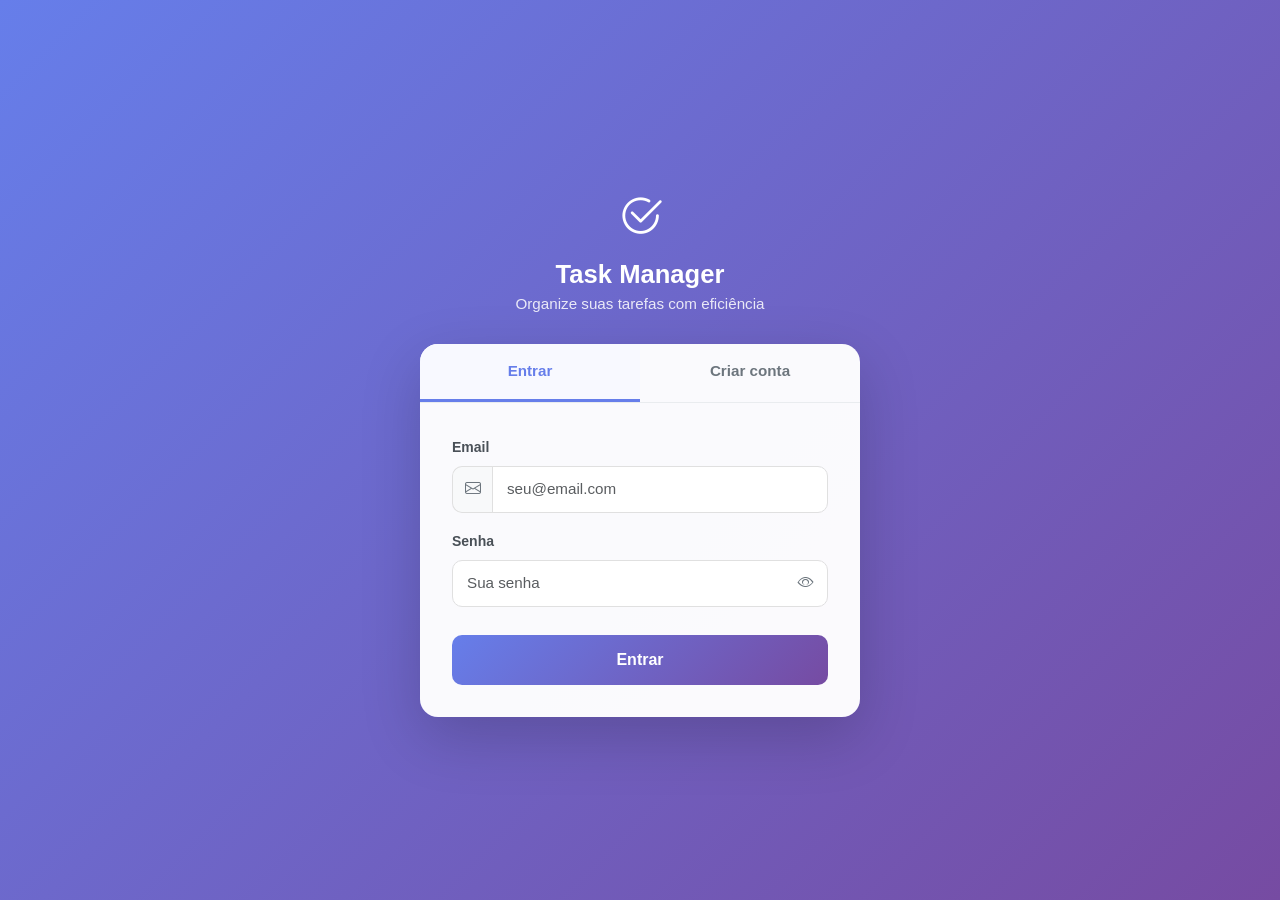
==== frontend/auth.html @ b24e54d4 "feat: task manager pro inicial" ====
<!DOCTYPE html>
<html lang="pt-BR">
<head>
    <meta charset="UTF-8">
    <meta name="viewport" content="width=device-width, initial-scale=1.0">
    <title>Entrar | Task Manager</title>
    <link href="https://cdn.jsdelivr.net/npm/bootstrap@5.3.2/dist/css/bootstrap.min.css" rel="stylesheet">
    <link href="https://cdn.jsdelivr.net/npm/bootstrap-icons@1.11.3/font/bootstrap-icons.css" rel="stylesheet">
    <style>
        :root {
            --primary: #667eea;
            --primary-dark: #764ba2;
        }

        * { box-sizing: border-box; }

        body {
            background: linear-gradient(135deg, var(--primary) 0%, var(--primary-dark) 100%);
            min-height: 100vh;
            display: flex;
            align-items: center;
            justify-content: center;
            font-family: 'Segoe UI', sans-serif;
            padding: 20px;
        }

        .auth-wrapper { width: 100%; max-width: 440px; }

        .auth-logo {
            text-align: center;
            margin-bottom: 28px;
            color: white;
        }
        .auth-logo i { font-size: 2.8rem; }
        .auth-logo h1 { font-size: 1.6rem; font-weight: 700; margin: 8px 0 4px; }
        .auth-logo p  { opacity: .85; font-size: .95rem; margin: 0; }

        .auth-card {
            background: rgba(255,255,255,0.97);
            border-radius: 18px;
            box-shadow: 0 20px 60px rgba(0,0,0,0.18);
            overflow: hidden;
        }

        /* Tabs */
        .auth-tabs {
            display: flex;
            border-bottom: 1px solid #e9ecef;
        }
        .auth-tab {
            flex: 1;
            padding: 16px;
            text-align: center;
            font-weight: 600;
            font-size: .95rem;
            cursor: pointer;
            border: none;
            background: none;
            color: #6c757d;
            transition: all .2s;
            border-bottom: 3px solid transparent;
        }
        .auth-tab.active {
            color: var(--primary);
            border-bottom-color: var(--primary);
            background: #f8f9ff;
        }

        .auth-body { padding: 32px; }

        .form-label { font-weight: 600; font-size: .875rem; color: #495057; }

        .form-control, .form-select {
            border-radius: 10px;
            padding: 11px 14px;
            border: 1.5px solid #e0e0e0;
            font-size: .95rem;
            transition: border-color .2s, box-shadow .2s;
        }
        .form-control:focus {
            border-color: var(--primary);
            box-shadow: 0 0 0 3px rgba(102,126,234,.15);
        }

        .input-group .input-group-text {
            border-radius: 10px 0 0 10px;
            background: #f8f9fa;
            border: 1.5px solid #e0e0e0;
            border-right: none;
            color: #6c757d;
        }
        .input-group .form-control { border-radius: 0 10px 10px 0; }

        .btn-auth {
            width: 100%;
            padding: 13px;
            border-radius: 10px;
            font-weight: 700;
            font-size: 1rem;
            border: none;
            background: linear-gradient(135deg, var(--primary) 0%, var(--primary-dark) 100%);
            color: white;
            cursor: pointer;
            transition: transform .15s, box-shadow .15s, opacity .15s;
            margin-top: 4px;
        }
        .btn-auth:hover  { transform: translateY(-2px); box-shadow: 0 8px 20px rgba(102,126,234,.4); }
        .btn-auth:active { transform: translateY(0);    opacity: .92; }
        .btn-auth:disabled { opacity: .65; cursor: not-allowed; transform: none; }

        /* Indicador de força da senha */
        .password-strength { margin-top: 6px; }
        .strength-bar {
            height: 4px;
            border-radius: 4px;
            background: #e9ecef;
            overflow: hidden;
        }
        .strength-fill {
            height: 100%;
            border-radius: 4px;
            width: 0;
            transition: width .3s, background .3s;
        }
        .strength-label { font-size: .75rem; margin-top: 3px; }

        /* Alertas */
        .alert { border-radius: 10px; font-size: .9rem; padding: 12px 16px; }
        .alert-danger  { background: #fff5f5; border: 1px solid #fecaca; color: #c0392b; }
        .alert-success { background: #f0fff4; border: 1px solid #bbf7d0; color: #166534; }

        .toggle-password {
            position: absolute;
            right: 14px;
            top: 50%;
            transform: translateY(-50%);
            cursor: pointer;
            color: #6c757d;
            z-index: 5;
        }
        .password-wrap { position: relative; }
        .password-wrap .form-control { padding-right: 42px; }
    </style>
</head>
<body>
<div class="auth-wrapper">
    <div class="auth-logo">
        <i class="bi bi-check2-circle"></i>
        <h1>Task Manager</h1>
        <p>Organize suas tarefas com eficiência</p>
    </div>

    <div class="auth-card">
        <!-- Tabs -->
        <div class="auth-tabs">
            <button class="auth-tab active" id="tab-login"    onclick="showTab('login')">Entrar</button>
            <button class="auth-tab"         id="tab-register" onclick="showTab('register')">Criar conta</button>
        </div>

        <div class="auth-body">
            <!-- Alertas -->
            <div id="alert-box" style="display:none;" class="alert mb-3"></div>

            <!-- ── LOGIN ── -->
            <div id="form-login">
                <div class="mb-3">
                    <label class="form-label">Email</label>
                    <div class="input-group">
                        <span class="input-group-text"><i class="bi bi-envelope"></i></span>
                        <input type="email" class="form-control" id="login-email" placeholder="seu@email.com" autocomplete="email">
                    </div>
                </div>
                <div class="mb-4">
                    <label class="form-label">Senha</label>
                    <div class="password-wrap">
                        <input type="password" class="form-control" id="login-password" placeholder="Sua senha" autocomplete="current-password">
                        <i class="bi bi-eye toggle-password" onclick="togglePwd('login-password', this)"></i>
                    </div>
                </div>
                <button class="btn-auth" id="btn-login" onclick="doLogin()">
                    <span id="btn-login-text">Entrar</span>
                    <span id="btn-login-spinner" class="spinner-border spinner-border-sm ms-2" style="display:none;"></span>
                </button>
            </div>

            <!-- ── REGISTRO ── -->
            <div id="form-register" style="display:none;">
                <div class="mb-3">
                    <label class="form-label">Nome de usuário</label>
                    <div class="input-group">
                        <span class="input-group-text"><i class="bi bi-person"></i></span>
                        <input type="text" class="form-control" id="reg-username" placeholder="Seu nome" autocomplete="username">
                    </div>
                </div>
                <div class="mb-3">
                    <label class="form-label">Email</label>
                    <div class="input-group">
                        <span class="input-group-text"><i class="bi bi-envelope"></i></span>
                        <input type="email" class="form-control" id="reg-email" placeholder="seu@email.com" autocomplete="email">
                    </div>
                </div>
                <div class="mb-3">
                    <label class="form-label">Senha</label>
                    <div class="password-wrap">
                        <input type="password" class="form-control" id="reg-password" placeholder="Mín. 8 caracteres com número" autocomplete="new-password" oninput="checkStrength(this.value)">
                        <i class="bi bi-eye toggle-password" onclick="togglePwd('reg-password', this)"></i>
                    </div>
                    <div class="password-strength">
                        <div class="strength-bar"><div class="strength-fill" id="strength-fill"></div></div>
                        <div class="strength-label text-muted" id="strength-label"></div>
                    </div>
                </div>
                <div class="mb-4">
                    <label class="form-label">Confirmar senha</label>
                    <div class="password-wrap">
                        <input type="password" class="form-control" id="reg-confirm" placeholder="Digite a senha novamente" autocomplete="new-password">
                        <i class="bi bi-eye toggle-password" onclick="togglePwd('reg-confirm', this)"></i>
                    </div>
                </div>
                <button class="btn-auth" id="btn-register" onclick="doRegister()">
                    <span id="btn-register-text">Criar conta</span>
                    <span id="btn-register-spinner" class="spinner-border spinner-border-sm ms-2" style="display:none;"></span>
                </button>
            </div>
        </div>
    </div>
</div>

<script>
// ── URL da API (automático: localhost em dev, mesmo domínio no Vercel) ──
const API = window.location.hostname === 'localhost' || window.location.hostname === '127.0.0.1'
    ? 'http://localhost:5000'
    : '';

// ── Tab ──────────────────────────────────────────────────────────────────
function showTab(tab) {
    document.getElementById('form-login').style.display    = tab === 'login'    ? '' : 'none';
    document.getElementById('form-register').style.display = tab === 'register' ? '' : 'none';
    document.getElementById('tab-login').classList.toggle('active',    tab === 'login');
    document.getElementById('tab-register').classList.toggle('active', tab === 'register');
    hideAlert();
}

// ── Alertas ──────────────────────────────────────────────────────────────
function showAlert(msg, type = 'danger') {
    const el = document.getElementById('alert-box');
    el.className = `alert alert-${type} mb-3`;
    el.textContent = msg;
    el.style.display = '';
    if (type === 'success') setTimeout(hideAlert, 3000);
}
function hideAlert() { document.getElementById('alert-box').style.display = 'none'; }

// ── Mostrar/ocultar senha ─────────────────────────────────────────────────
function togglePwd(id, icon) {
    const input = document.getElementById(id);
    const isText = input.type === 'text';
    input.type = isText ? 'password' : 'text';
    icon.className = isText ? 'bi bi-eye toggle-password' : 'bi bi-eye-slash toggle-password';
}

// ── Força da senha ─────────────────────────────────────────────────────
function checkStrength(pw) {
    let score = 0;
    if (pw.length >= 8)           score++;
    if (pw.length >= 12)          score++;
    if (/[A-Z]/.test(pw))         score++;
    if (/[0-9]/.test(pw))         score++;
    if (/[^A-Za-z0-9]/.test(pw))  score++;

    const configs = [
        { w: '0%',   color: '#e9ecef', label: '' },
        { w: '25%',  color: '#ef4444', label: 'Muito fraca' },
        { w: '50%',  color: '#f97316', label: 'Fraca' },
        { w: '75%',  color: '#eab308', label: 'Boa' },
        { w: '90%',  color: '#22c55e', label: 'Forte' },
        { w: '100%', color: '#16a34a', label: 'Muito forte' },
    ];
    const c = configs[Math.min(score, 5)];
    document.getElementById('strength-fill').style.width      = c.w;
    document.getElementById('strength-fill').style.background = c.color;
    document.getElementById('strength-label').textContent     = c.label;
    document.getElementById('strength-label').style.color     = c.color;
}

// ── Spinner helper ─────────────────────────────────────────────────────
function setLoading(prefix, loading) {
    document.getElementById(`btn-${prefix}`).disabled              = loading;
    document.getElementById(`btn-${prefix}-spinner`).style.display = loading ? '' : 'none';
}

// ── Login ──────────────────────────────────────────────────────────────
async function doLogin() {
    const email    = document.getElementById('login-email').value.trim();
    const password = document.getElementById('login-password').value;

    if (!email || !password) { showAlert('Preencha email e senha.'); return; }

    setLoading('login', true);
    hideAlert();

    try {
        const res  = await fetch(`${API}/auth/login`, {
            method: 'POST',
            headers: { 'Content-Type': 'application/json' },
            body: JSON.stringify({ email, password }),
        });
        const data = await res.json();

        if (res.ok) {
            localStorage.setItem('access_token',  data.tokens.access_token);
            localStorage.setItem('refresh_token', data.tokens.refresh_token);
            localStorage.setItem('user',          JSON.stringify(data.user));
            showAlert('Login realizado! Redirecionando...', 'success');
            setTimeout(() => window.location.href = 'index.html', 900);
        } else {
            showAlert(data.message || 'Credenciais inválidas.');
        }
    } catch {
        showAlert('Não foi possível conectar ao servidor.');
    } finally {
        setLoading('login', false);
    }
}

// ── Registro ───────────────────────────────────────────────────────────
async function doRegister() {
    const username = document.getElementById('reg-username').value.trim();
    const email    = document.getElementById('reg-email').value.trim();
    const password = document.getElementById('reg-password').value;
    const confirm  = document.getElementById('reg-confirm').value;

    if (!username || !email || !password || !confirm) { showAlert('Preencha todos os campos.'); return; }
    if (password !== confirm) { showAlert('As senhas não coincidem.'); return; }
    if (password.length < 8)  { showAlert('A senha deve ter pelo menos 8 caracteres.'); return; }

    setLoading('register', true);
    hideAlert();

    try {
        const res  = await fetch(`${API}/auth/register`, {
            method: 'POST',
            headers: { 'Content-Type': 'application/json' },
            body: JSON.stringify({ username, email, password }),
        });
        const data = await res.json();

        if (res.ok) {
            localStorage.setItem('access_token',  data.tokens.access_token);
            localStorage.setItem('refresh_token', data.tokens.refresh_token);
            localStorage.setItem('user',          JSON.stringify(data.user));
            showAlert('Conta criada! Redirecionando...', 'success');
            setTimeout(() => window.location.href = 'index.html', 900);
        } else {
            showAlert(data.message || 'Erro ao criar conta.');
        }
    } catch {
        showAlert('Não foi possível conectar ao servidor.');
    } finally {
        setLoading('register', false);
    }
}

// ── Enter key ──────────────────────────────────────────────────────────
document.addEventListener('keydown', e => {
    if (e.key !== 'Enter') return;
    const loginVisible = document.getElementById('form-login').style.display !== 'none';
    if (loginVisible) doLogin(); else doRegister();
});

// ── Já logado? ─────────────────────────────────────────────────────────
if (localStorage.getItem('access_token')) window.location.href = 'index.html';
</script>
</body>
</html>
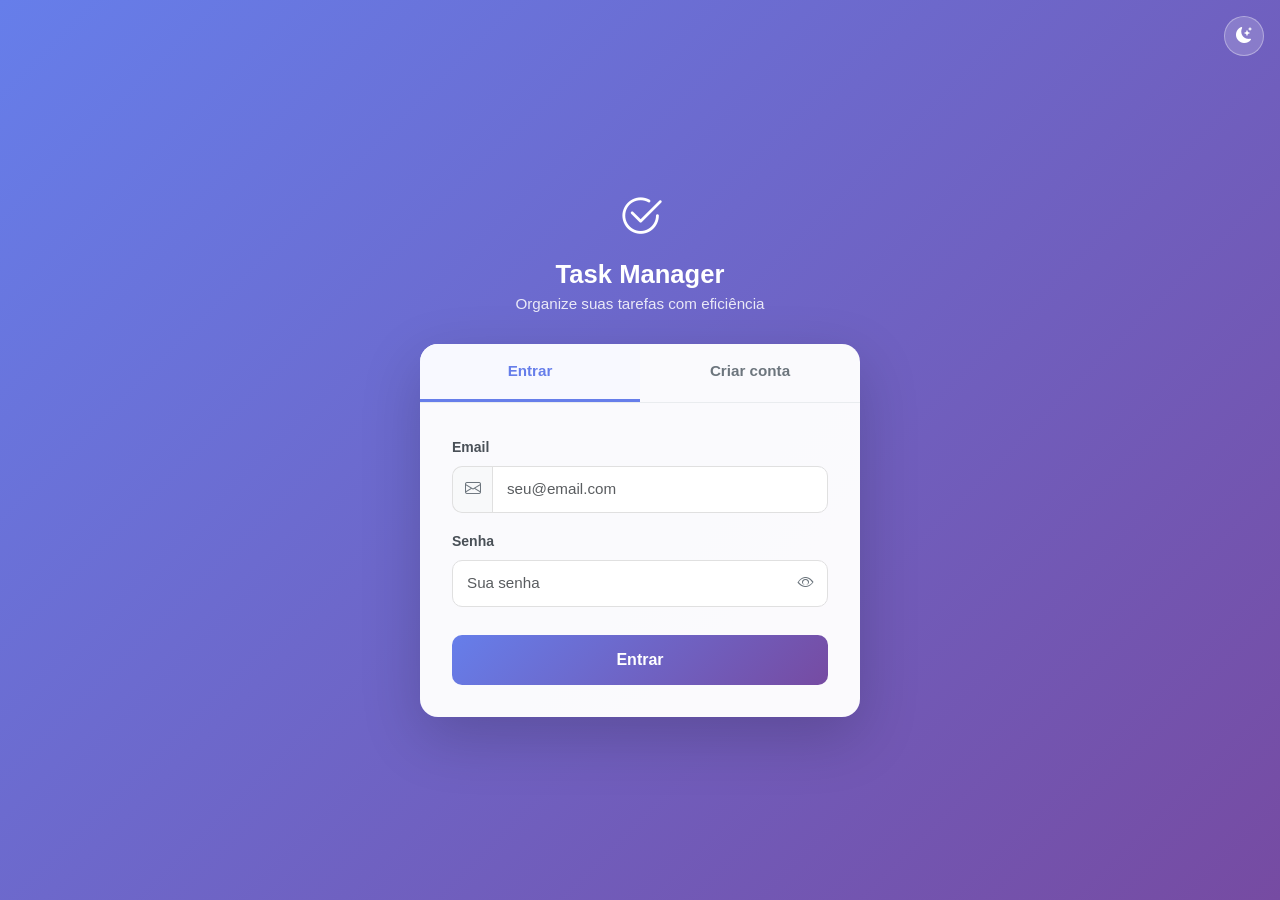
==== commit 57acc1fc: "fix(frontend): fix login redirect on Vercel, "Todas" counter and dark theme in auth.html" ====
--- a/frontend/auth.html
+++ b/frontend/auth.html
@@ -4,6 +4,15 @@
     <meta charset="UTF-8">
     <meta name="viewport" content="width=device-width, initial-scale=1.0">
     <title>Entrar | Task Manager</title>
+    <script>
+        // Tema guardado ('theme' no localStorage, igual ao index.html); aplicado antes de pintar para evitar flash
+        (function () {
+            var t = 'light';
+            try { if (localStorage.getItem('theme') === 'dark') t = 'dark'; } catch (e) {}
+            document.documentElement.setAttribute('data-theme', t);
+            document.documentElement.setAttribute('data-bs-theme', t);
+        })();
+    </script>
     <link href="https://cdn.jsdelivr.net/npm/bootstrap@5.3.2/dist/css/bootstrap.min.css" rel="stylesheet">
     <link href="https://cdn.jsdelivr.net/npm/bootstrap-icons@1.11.3/font/bootstrap-icons.css" rel="stylesheet">
     <style>
@@ -140,9 +149,45 @@
         }
         .password-wrap { position: relative; }
         .password-wrap .form-control { padding-right: 42px; }
+
+        /* Botão de tema */
+        .theme-toggle {
+            position: fixed; top: 16px; right: 16px;
+            width: 40px; height: 40px; border-radius: 50%;
+            border: 1px solid rgba(255,255,255,.35);
+            background: rgba(255,255,255,.18); color: #fff;
+            display: inline-flex; align-items: center; justify-content: center;
+            cursor: pointer; transition: background .2s;
+        }
+        .theme-toggle:hover { background: rgba(255,255,255,.3); }
+        .theme-toggle:focus-visible { outline: 3px solid #fff; outline-offset: 2px; }
+        .theme-toggle .bi-sun-fill { display: none; }
+        [data-theme="dark"] .theme-toggle .bi-sun-fill  { display: inline; }
+        [data-theme="dark"] .theme-toggle .bi-moon-stars-fill { display: none; }
+
+        /* ── Tema escuro (os componentes do Bootstrap seguem data-bs-theme) ── */
+        [data-theme="dark"] { --primary: #7c80e8; --primary-dark: #4b3a73; }
+        [data-theme="dark"] body { background: linear-gradient(135deg, #1b1d2e 0%, #2a2140 100%); }
+        [data-theme="dark"] .auth-card { background: #16171a; box-shadow: 0 20px 60px rgba(0,0,0,.55); }
+        [data-theme="dark"] .auth-tabs { border-bottom-color: #26272c; }
+        [data-theme="dark"] .auth-tab { color: #9a9da6; }
+        [data-theme="dark"] .auth-tab.active { color: #9094f0; border-bottom-color: #9094f0; background: #1b1c20; }
+        [data-theme="dark"] .form-label { color: #c9cbd1; }
+        [data-theme="dark"] .form-control,
+        [data-theme="dark"] .form-select { background-color: #1b1c20; border-color: #34363c; color: #ececee; }
+        [data-theme="dark"] .form-control::placeholder { color: #6d7079; }
+        [data-theme="dark"] .form-control:focus { border-color: #9094f0; box-shadow: 0 0 0 3px rgba(144,148,240,.25); }
+        [data-theme="dark"] .input-group .input-group-text { background: #1b1c20; border-color: #34363c; color: #9a9da6; }
+        [data-theme="dark"] .toggle-password { color: #9a9da6; }
+        [data-theme="dark"] .strength-bar { background: #26272c; }
+        [data-theme="dark"] .alert-danger  { background: #2a1517; border-color: #5c2a2f; color: #f5a3a3; }
+        [data-theme="dark"] .alert-success { background: #12261a; border-color: #1f4d30; color: #8fe0aa; }
     </style>
 </head>
 <body>
+<button type="button" class="theme-toggle" id="theme-toggle" onclick="toggleTheme()" aria-pressed="false" aria-label="Mudar para tema escuro" title="Mudar para tema escuro">
+    <i class="bi bi-moon-stars-fill" aria-hidden="true"></i><i class="bi bi-sun-fill" aria-hidden="true"></i>
+</button>
 <div class="auth-wrapper">
     <div class="auth-logo">
         <i class="bi bi-check2-circle"></i>
@@ -231,6 +276,25 @@
 const API = window.location.hostname === 'localhost' || window.location.hostname === '127.0.0.1'
     ? 'http://localhost:5000'
     : '';
+
+// ── Tema ─────────────────────────────────────────────────────────────────
+function applyTheme(theme) {
+    const t = theme === 'dark' ? 'dark' : 'light';
+    document.documentElement.setAttribute('data-theme', t);
+    document.documentElement.setAttribute('data-bs-theme', t);
+    const btn = document.getElementById('theme-toggle');
+    const label = t === 'dark' ? 'Mudar para tema claro' : 'Mudar para tema escuro';
+    btn.setAttribute('aria-pressed', String(t === 'dark'));
+    btn.setAttribute('aria-label', label);
+    btn.title = label;
+}
+function toggleTheme() {
+    const next = document.documentElement.getAttribute('data-theme') === 'dark' ? 'light' : 'dark';
+    try { localStorage.setItem('theme', next); } catch (e) { /* armazenamento indisponível */ }
+    applyTheme(next);
+}
+applyTheme(document.documentElement.getAttribute('data-theme'));
+window.addEventListener('storage', e => { if (e.key === 'theme') applyTheme(e.newValue); });
 
 // ── Tab ──────────────────────────────────────────────────────────────────
 function showTab(tab) {
